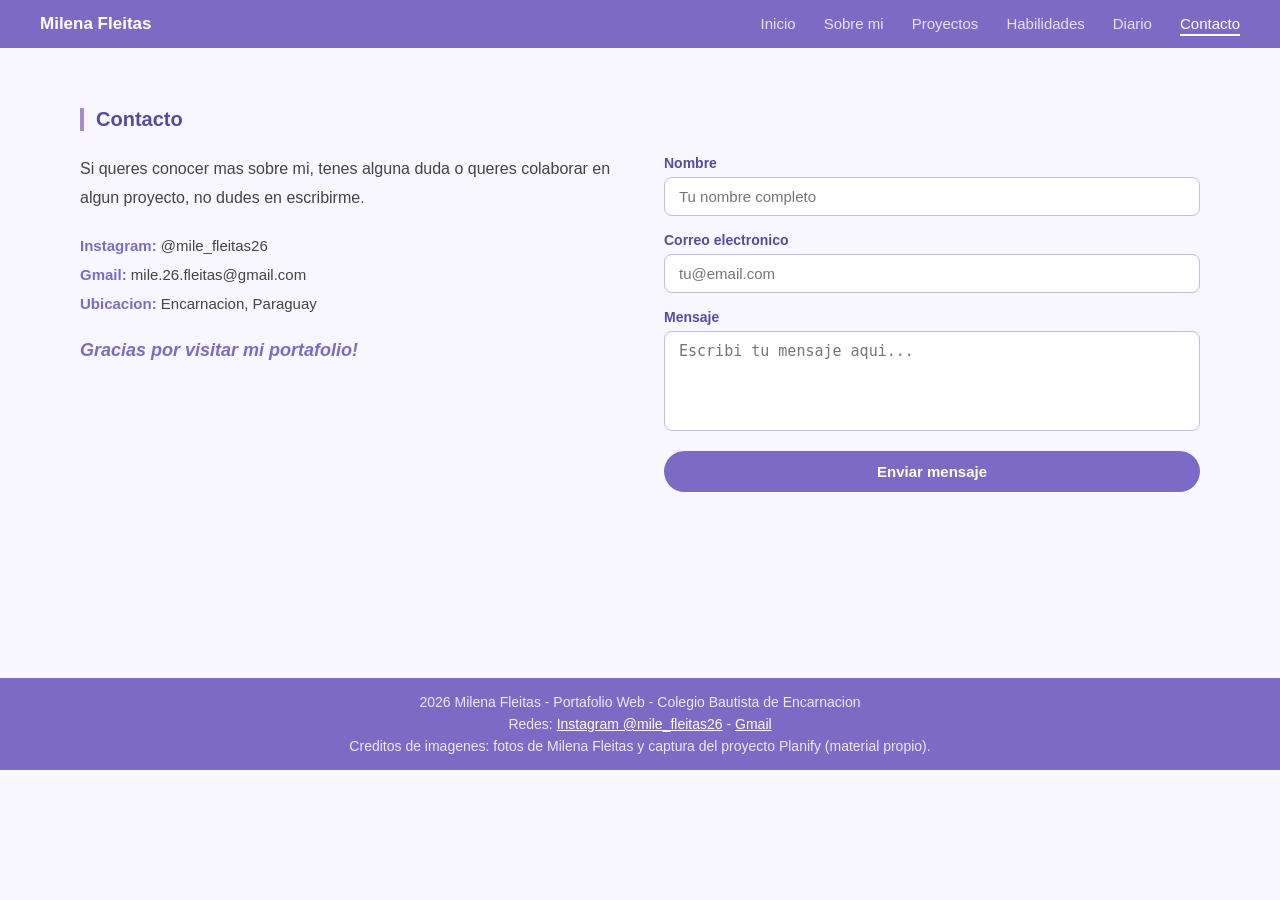
==== contacto.html @ 66c7139c "Primer commit" ====
<!DOCTYPE html>
<html lang="es">
<head>
  <meta charset="UTF-8">
  <meta name="viewport" content="width=device-width, initial-scale=1.0">
  <title>Contacto | Milena Fleitas</title>
  <link rel="stylesheet" href="css/estilos.css">
</head>
<body>

  <nav>
    <span class="nav-brand">Milena Fleitas</span>
    <ul class="nav-links">
      <li><a href="index.html">Inicio</a></li>
      <li><a href="sobre-mi.html">Sobre mi</a></li>
      <li><a href="proyectos.html">Proyectos</a></li>
      <li><a href="habilidades.html">Habilidades</a></li>
      <li><a href="diario.html">Diario</a></li>
      <li><a href="contacto.html" class="activo">Contacto</a></li>
    </ul>
  </nav>

  <section id="contacto" class="pagina">
    <p class="section-title">Contacto</p>
    <div class="contact-grid">
      <div class="contact-info">
        <p>Si queres conocer mas sobre mi, tenes alguna duda o queres colaborar en algun proyecto, no dudes en escribirme.</p>
        <div class="contact-item"><strong>Instagram:</strong> @mile_fleitas26</div>
        <div class="contact-item"><strong>Gmail:</strong> mile.26.fleitas@gmail.com</div>
        <div class="contact-item"><strong>Ubicacion:</strong> Encarnacion, Paraguay</div>
        <div class="thanks">Gracias por visitar mi portafolio!</div>
      </div>
      <form id="form-contacto">
        <div class="form-group">
          <label>Nombre</label>
          <input type="text" placeholder="Tu nombre completo">
        </div>
        <div class="form-group">
          <label>Correo electronico</label>
          <input type="email" placeholder="tu@email.com">
        </div>
        <div class="form-group">
          <label>Mensaje</label>
          <textarea placeholder="Escribi tu mensaje aqui..."></textarea>
        </div>
        <button type="submit" class="submit-btn">Enviar mensaje</button>
        <p class="mensaje-ok" id="mensaje-ok">Gracias por tu mensaje!</p>
      </form>
    </div>
  </section>

  <footer>
    <p>2026 Milena Fleitas - Portafolio Web - Colegio Bautista de Encarnacion</p>
    <p>Redes: <a href="https://www.instagram.com/mile_fleitas26/" target="_blank">Instagram @mile_fleitas26</a> - <a href="mailto:mile.26.fleitas@gmail.com">Gmail</a></p>
    <p>Creditos de imagenes: fotos de Milena Fleitas y captura del proyecto Planify (material propio).</p>
  </footer>

  <script src="js/script.js"></script>
</body>
</html>
---- css/estilos.css ----
* { box-sizing: border-box; margin: 0; padding: 0; }
html { scroll-behavior: smooth; }
body { font-family: Arial, sans-serif; background: #f8f6ff; color: #333; }

nav {
  background: #7c6bc4;
  padding: 14px 40px;
  display: flex;
  align-items: center;
  justify-content: space-between;
  position: sticky;
  top: 0;
  z-index: 100;
}
.nav-brand { color: #fff; font-weight: bold; font-size: 17px; }
.nav-links { display: flex; gap: 28px; list-style: none; }
.nav-links a { color: #e8e0ff; text-decoration: none; font-size: 15px; transition: color 0.2s; }
.nav-links a.activo { color: #fff; border-bottom: 2px solid #fff; padding-bottom: 2px; }
.nav-links a:hover { color: #fff; border-bottom: 2px solid #fff; padding-bottom: 2px; }

section { padding: 60px 80px; }
.section-title {
  font-size: 20px;
  font-weight: bold;
  color: #5a4a9e;
  margin-bottom: 24px;
  border-left: 4px solid #a78bca;
  padding-left: 12px;
}

#inicio {
  background: linear-gradient(135deg, #a78bca 0%, #7eb8d4 100%);
  display: flex;
  align-items: center;
  gap: 48px;
  min-height: 85vh;
}
.hero-avatar {
  width: 160px;
  height: 160px;
  border-radius: 50%;
  overflow: hidden;
  border: 4px solid rgba(255,255,255,0.8);
  flex-shrink: 0;
}
.hero-avatar img { width: 100%; height: 100%; object-fit: cover; }
.hero-text h2 { color: #ede8ff; font-size: 20px; margin-bottom: 6px; font-weight: normal; }
.hero-text h1 { color: #fff; font-size: 48px; font-weight: bold; margin-bottom: 14px; }
.hero-text p { color: #ede8ff; font-size: 16px; line-height: 1.7; max-width: 500px; }
.hero-btn {
  display: inline-block;
  margin-top: 20px;
  background: #fff;
  color: #7c6bc4;
  padding: 12px 30px;
  border-radius: 24px;
  font-size: 15px;
  font-weight: bold;
  text-decoration: none;
}
.social-row { margin-top: 20px; display: flex; flex-direction: column; gap: 6px; }
.social-row span { color: #ede8ff; font-size: 14px; }

#sobre-mi { background: #f8f6ff; }
.about-flex { display: flex; gap: 40px; align-items: flex-start; }
.about-img {
  width: 160px;
  height: 200px;
  border-radius: 12px;
  overflow: hidden;
  flex-shrink: 0;
  border: 3px solid #c8b8f0;
}
.about-img img { width: 100%; height: 100%; object-fit: cover; }
.about-text p { font-size: 16px; color: #444; line-height: 1.8; margin-bottom: 20px; }
.hobbies { display: flex; flex-wrap: wrap; gap: 10px; }
.hobby { background: #e0f0f8; color: #2a7fa8; font-size: 14px; padding: 8px 18px; border-radius: 20px; }

#proyectos { background: #fff; }
.proyectos-intro { font-size: 16px; color: #666; margin-bottom: 28px; line-height: 1.6; }
.card-grid { display: grid; grid-template-columns: 1fr 1fr; gap: 24px; }
.card {
  background: #f8f6ff;
  border: 1px solid #c8b8f0;
  border-radius: 14px;
  padding: 24px;
}
.card-img { width: 100%; height: 180px; border-radius: 10px; overflow: hidden; margin-bottom: 16px; }
.card-img img { width: 100%; height: 100%; object-fit: cover; }
.card h3 { font-size: 18px; font-weight: bold; color: #5a4a9e; margin-bottom: 8px; }
.card p { font-size: 14px; color: #666; line-height: 1.6; }
.card-badge { display: inline-block; background: #e0f0f8; color: #2a7fa8; font-size: 12px; padding: 5px 14px; border-radius: 12px; margin-top: 12px; }

#contacto { background: #f8f6ff; }
.contact-grid { display: grid; grid-template-columns: 1fr 1fr; gap: 48px; }
.contact-info p { font-size: 16px; color: #444; line-height: 1.8; margin-bottom: 24px; }
.contact-item { font-size: 15px; color: #444; margin-bottom: 12px; }
.contact-item strong { color: #7c6bc4; }
.thanks { margin-top: 28px; font-size: 18px; font-weight: bold; color: #7c6bc4; font-style: italic; }
.form-group { margin-bottom: 16px; }
.form-group label { display: block; font-size: 14px; color: #5a4a9e; font-weight: bold; margin-bottom: 6px; }
.form-group input, .form-group textarea {
  width: 100%;
  border: 1px solid #c8b8f0;
  border-radius: 8px;
  padding: 10px 14px;
  font-size: 15px;
  background: #fff;
  color: #333;
}
.form-group textarea { height: 100px; resize: none; }
.submit-btn {
  background: #7c6bc4;
  color: #fff;
  border: none;
  padding: 12px 32px;
  border-radius: 24px;
  font-size: 15px;
  font-weight: bold;
  width: 100%;
  cursor: pointer;
}
.submit-btn:hover { background: #5a4a9e; }

footer { background: #7c6bc4; padding: 16px 40px; text-align: center; }
footer p { color: #ede8ff; font-size: 14px; }

/* Habilidades */
#habilidades { background: #f8f6ff; }
.skills-grid { display: grid; grid-template-columns: repeat(5, 1fr); gap: 20px; }
.skill-card { background: #fff; border: 1px solid #c8b8f0; border-radius: 14px; padding: 22px 12px; text-align: center; }
.skill-icon { width: 56px; height: 56px; border-radius: 50%; background: #e0f0f8; color: #2a7fa8; font-weight: bold; font-size: 15px; display: flex; align-items: center; justify-content: center; margin: 0 auto 12px; }
.skill-card h3 { font-size: 16px; color: #5a4a9e; margin-bottom: 6px; }
.skill-card p { font-size: 13px; color: #666; line-height: 1.5; }

/* Diario de aprendizaje */
#diario { background: #fff; }
.diary-grid { display: grid; grid-template-columns: repeat(3, 1fr); gap: 24px; }
.diary-card { background: #f8f6ff; border: 1px solid #c8b8f0; border-top: 4px solid #a78bca; border-radius: 14px; padding: 24px; }
.diary-card h3 { font-size: 18px; color: #5a4a9e; margin-bottom: 10px; }
.diary-card ul { padding-left: 18px; }
.diary-card li { font-size: 14px; color: #555; line-height: 1.7; margin-bottom: 6px; }

footer a { color: #fff; text-decoration: underline; }
footer p + p { margin-top: 6px; }

.pagina { min-height: 70vh; }
.mensaje-ok { display: none; margin-top: 14px; color: #2a7fa8; font-weight: bold; text-align: center; }
@media (max-width: 800px) {
  nav { flex-direction: column; gap: 10px; padding: 12px 16px; }
  .nav-links { flex-wrap: wrap; justify-content: center; gap: 14px; }
  section { padding: 40px 24px; }
  #inicio, .about-flex { flex-direction: column; text-align: center; }
  .card-grid, .contact-grid, .diary-grid { grid-template-columns: 1fr; }
  .skills-grid { grid-template-columns: 1fr 1fr; }
}
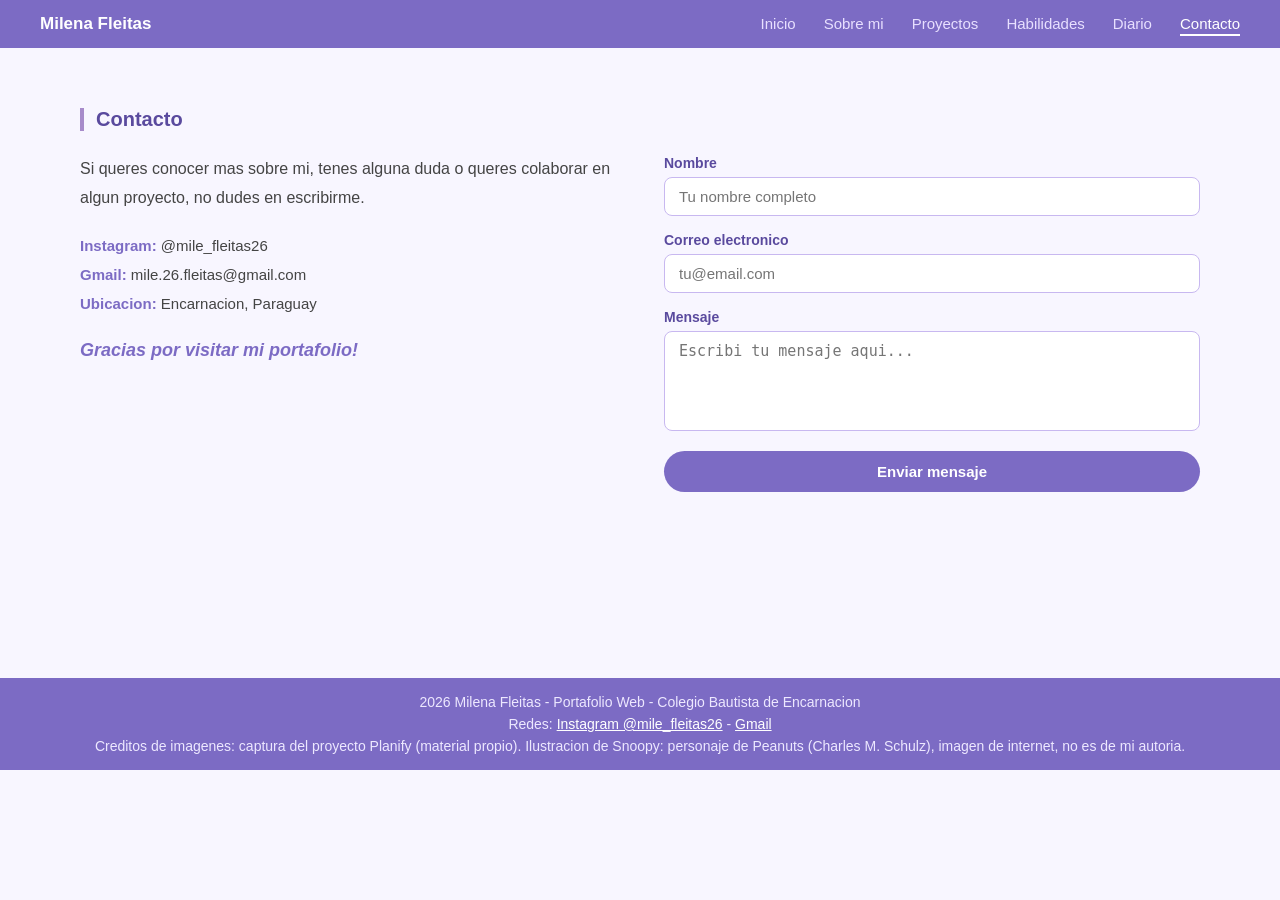
==== commit a3598353: "Cambio de foto" ====
--- a/contacto.html
+++ b/contacto.html
@@ -52,7 +52,7 @@
   <footer>
     <p>2026 Milena Fleitas - Portafolio Web - Colegio Bautista de Encarnacion</p>
     <p>Redes: <a href="https://www.instagram.com/mile_fleitas26/" target="_blank">Instagram @mile_fleitas26</a> - <a href="mailto:mile.26.fleitas@gmail.com">Gmail</a></p>
-    <p>Creditos de imagenes: fotos de Milena Fleitas y captura del proyecto Planify (material propio).</p>
+    <p>Creditos de imagenes: captura del proyecto Planify (material propio). Ilustracion de Snoopy: personaje de Peanuts (Charles M. Schulz), imagen de internet, no es de mi autoria.</p>
   </footer>
 
   <script src="js/script.js"></script>
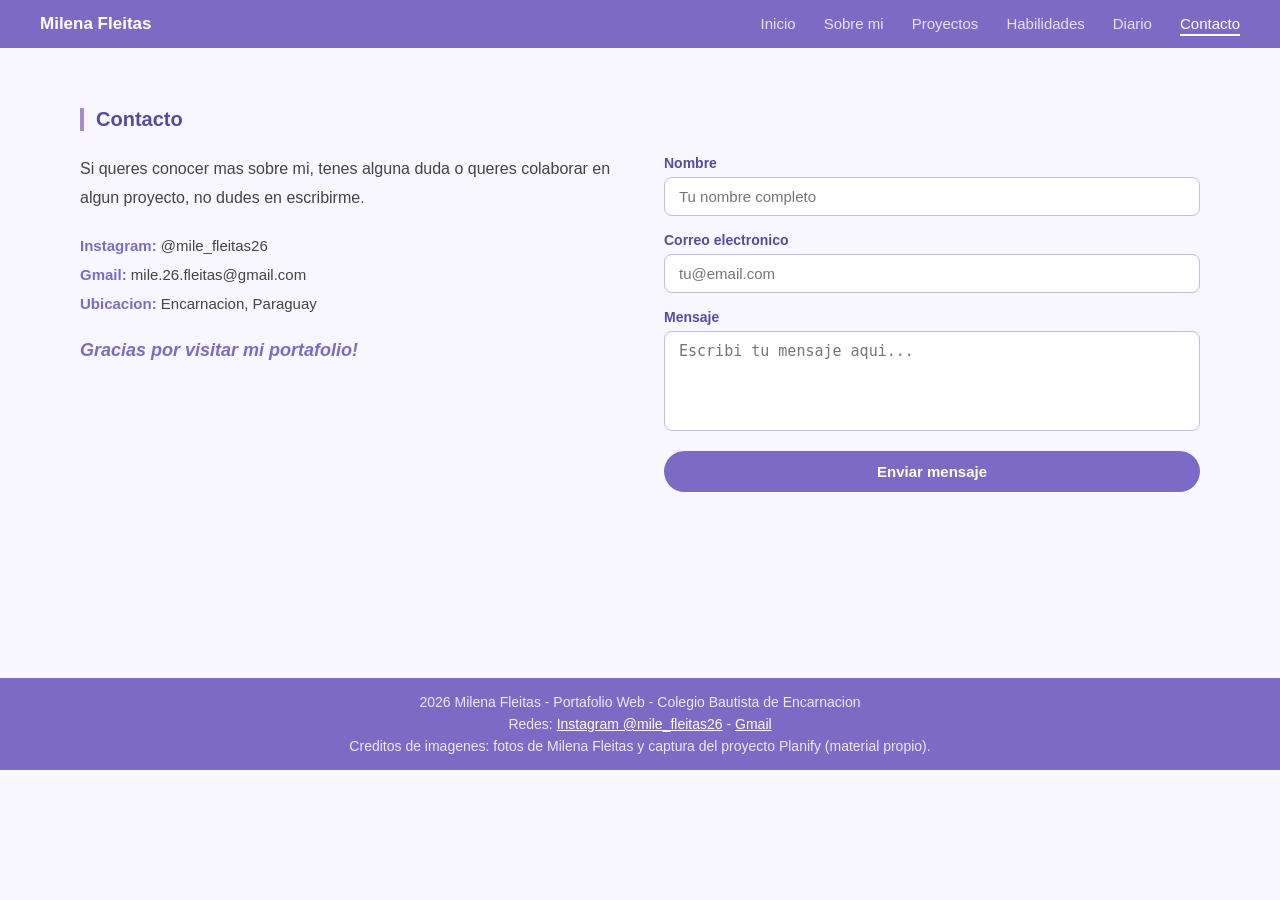
==== commit f1d5e5ea: "Foto original" ====
--- a/contacto.html
+++ b/contacto.html
@@ -52,7 +52,7 @@
   <footer>
     <p>2026 Milena Fleitas - Portafolio Web - Colegio Bautista de Encarnacion</p>
     <p>Redes: <a href="https://www.instagram.com/mile_fleitas26/" target="_blank">Instagram @mile_fleitas26</a> - <a href="mailto:mile.26.fleitas@gmail.com">Gmail</a></p>
-    <p>Creditos de imagenes: captura del proyecto Planify (material propio). Ilustracion de Snoopy: personaje de Peanuts (Charles M. Schulz), imagen de internet, no es de mi autoria.</p>
+    <p>Creditos de imagenes: fotos de Milena Fleitas y captura del proyecto Planify (material propio).</p>
   </footer>
 
   <script src="js/script.js"></script>
